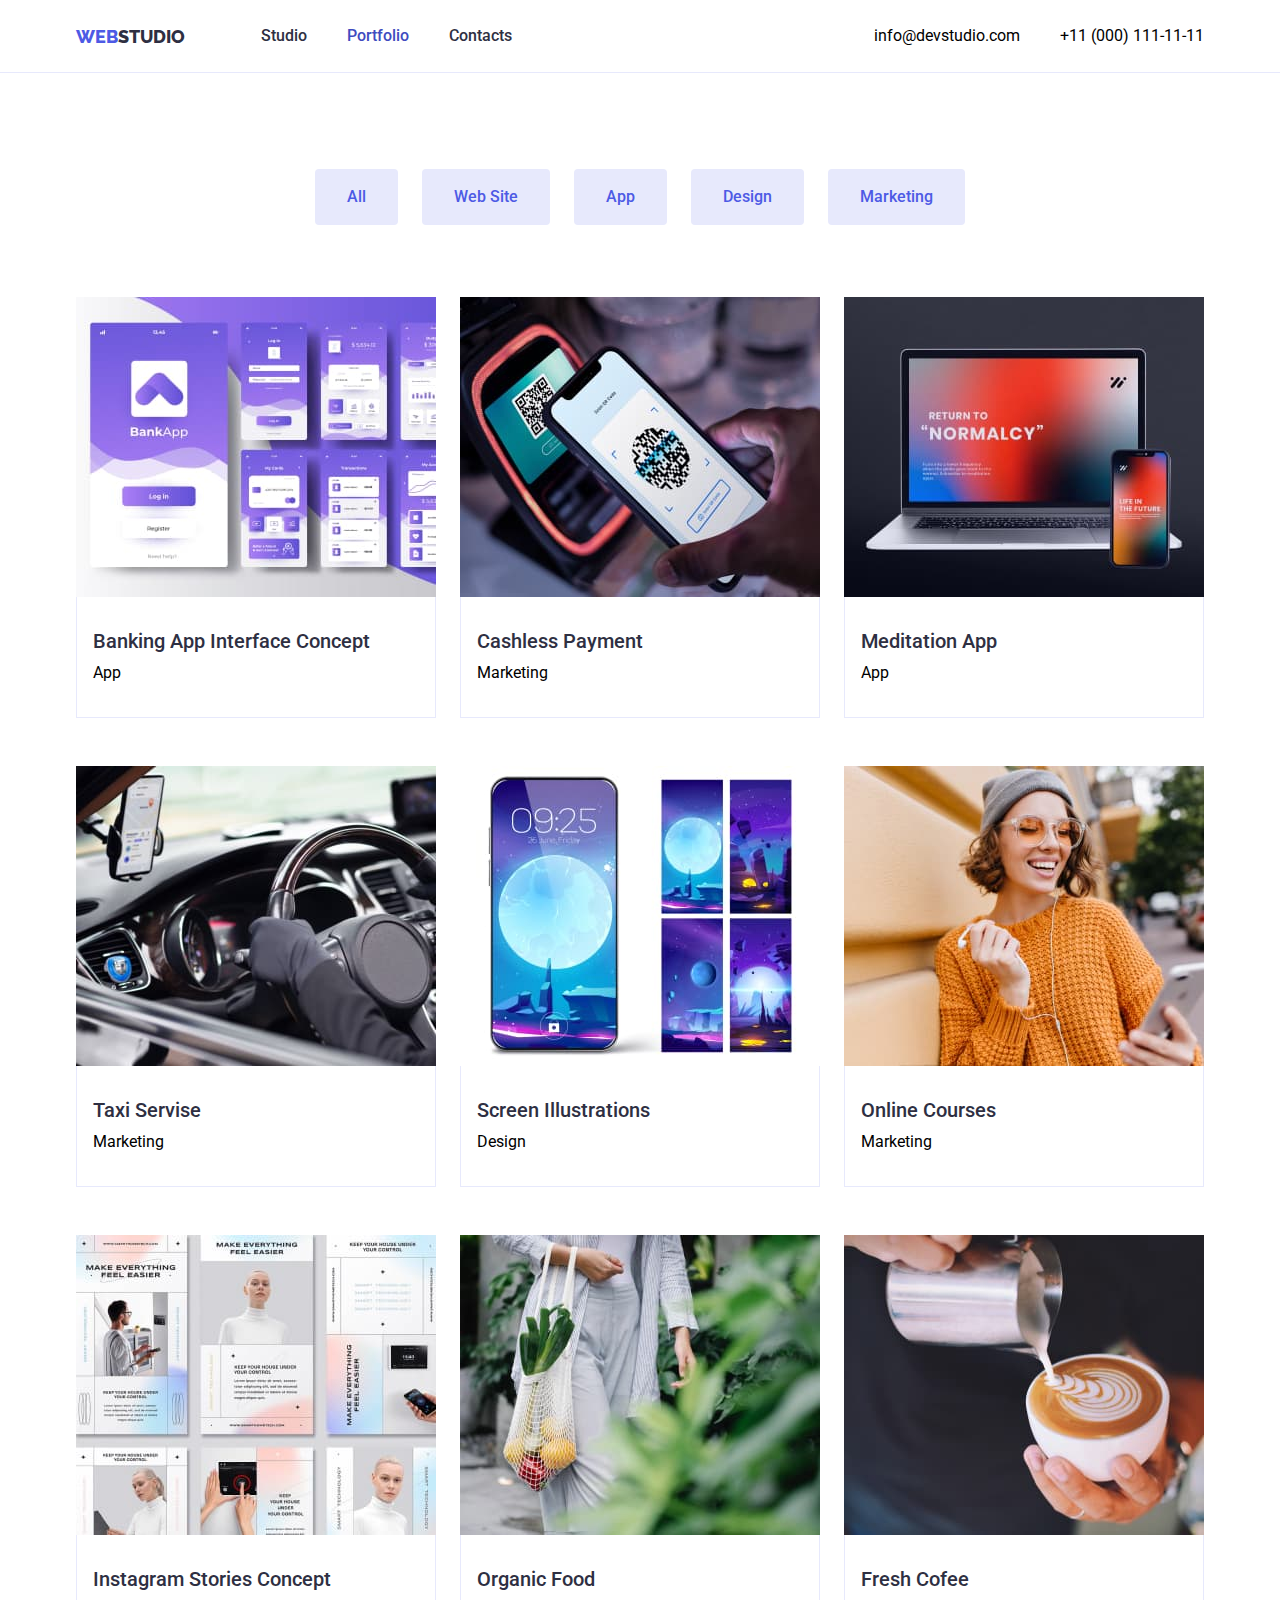
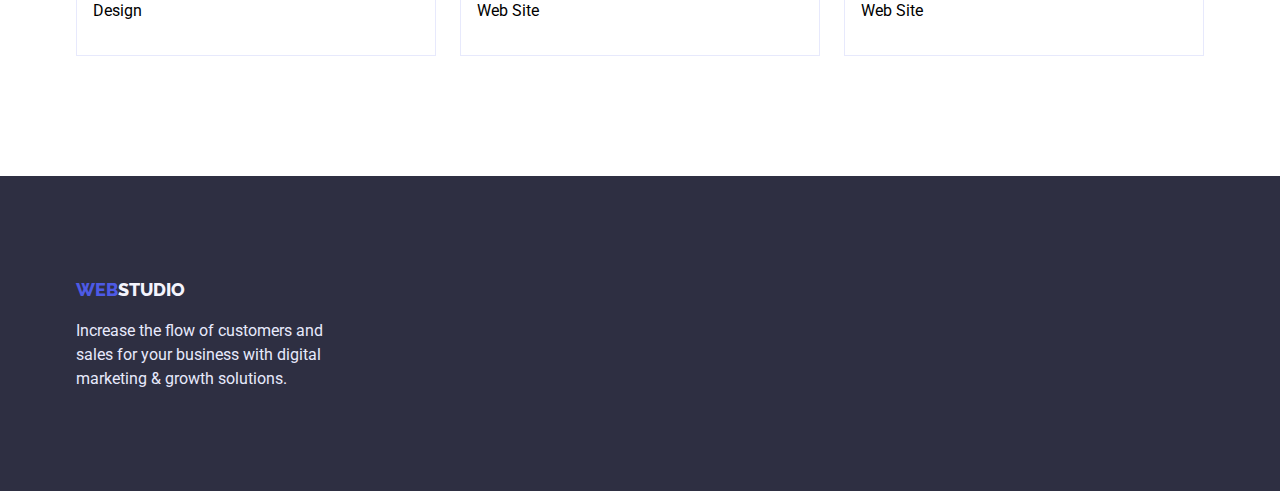
==== portfolio.html @ 9e4bc995 "Initial commit" ====
<!DOCTYPE html>
<html lang="en">
  <head>
    <meta charset="UTF-8" />
    <meta http-equiv="X-UA-Compatible" content="IE=edge" />
    <meta name="viewport" content="width=device-width, initial-scale=1.0" />
    <title>WebStudio</title>
    <link rel="preconnect" href="https://fonts.googleapis.com" />
    <link rel="preconnect" href="https://fonts.gstatic.com" crossorigin />
    <link
      href="https://fonts.googleapis.com/css2?family=Raleway:wght@800&family=Roboto:wght@400;500;700;900&display=swap"
      rel="stylesheet"
    />
    <link
      rel="stylesheet"
      href="https://cdnjs.cloudflare.com/ajax/libs/modern-normalize/1.1.0/modern-normalize.min.css"
    />
    <link rel="stylesheet" href="./css/styles.css" />
  </head>
  <body>
    <header class="header">
      <div class="container">
      <div class="main-header"
        <nav>
          <!-- logo -->
          <a href="./index.html" class="logo">
            <span class="logo-part">Web</span>Studio
          </a>

          <!-- site nav -->
          <ul class="site-nav">
            <li class="item">
              <a class="link" href="./index.html">Studio</a>
            </li>
            <li class="item">
              <a class="link current" href="./portfolio.html">Portfolio</a>
            </li>
            <li class="item"><a class="link" href="">Contacts</a></li>
          </ul>
        </nav>

        <!-- auth nav -->
        <address class="auth">
          <ul class="auth-nav">
            <li class="item">
              <a class="link" href="mailto:info@devstudio.com"
                >info@devstudio.com</a
              >
            </li>
            <li class="item">
              <a class="link" href="tel:+110001111111">+11 (000) 111-11-11</a>
            </li>
          </ul>
        </address>
      </div>
      </div>
    </header>


    <main>
  
        <section class="section-examples">
        <div class="container">
          <h1 class="title visually-hidden">Our project</h1>

          <!-- filters -->

          <ul class="filters-list">
            <li class="filters-item">
              <button type="button" class="button secondary">All</button>
            </li>
            <li class="filters-item">
              <button type="button" class="button secondary">Web Site</button>
            </li>
            <li class="filters-item">
              <button type="button" class="button secondary">App</button>
            </li>
            <li class="filters-item">
              <button type="button" class="button secondary">Design</button>
            </li>
            <li class="filters-item">
              <button type="button" class="button secondary">Marketing</button>
            </li>
          </ul>

          <!-- examples -->

          <h2 class="title visually-hidden">examples</h2>
          <ul class="examples-list">
            <li class="examples-item">
              <a class="link" href="">
                <img
                  class="photo"
                  src="./images/banking.jpg"
                  alt="banking"
                  width="360"
                  height="300"/>
              <div class="content">
                <h3 class="name">Banking App Interface Concept</h3>
                <p class="text">App</p>
              </div>  
              </a>
            </li>
            <li class="examples-item">
              <a class="link" href="">
                <img
                  class="photo"
                  src="./images/payment.jpg"
                  alt="payment"
                  width="360"
                  height="300"/>
                <div class="content">
                <h3 class="name">Cashless Payment</h3>
                <p class="text">Marketing</p>
                </div>  
              </a>
            </li>
            <li class="examples-item">
              <a class="link" href="">
                <img
                  class="photo"
                  src="./images/app.jpg"
                  alt="app"
                  width="360"
                  height="300"/>
                <div class="content">
                <h3 class="name">Meditation App</h3>
                <p class="text">App</p>
                </div>
              </a>
            </li>
            <li class="examples-item">
              <a class="link" href="">
                <img
                  class="photo"
                  src="./images/taxi.jpg"
                  alt="taxi"
                  width="360"
                  height="300"/>
                <div class="content"> 
                <h3 class="name">Taxi Servise</h3>
                <p class="text">Marketing</p>
                </div> 
              </a>
            </li>
            <li class="examples-item">
              <a class="link" href="">
                <img
                  class="photo"
                  src="./images/screen.jpg"
                  alt="screen"
                  width="360"
                  height="300"/>
                <div class="content">
                  <h3 class="name">Screen Illustrations</h3>
                <p class="text">Design</p>
                </div>
              </a>
            </li>
            <li class="examples-item">
              <a class="link" href="">
                <img
                  class="photo"
                  src="./images/courses.jpg"
                  alt="courses"
                  width="360"
                  height="300"/>
                <div class="content"> 
                <h3 class="name">Online Courses</h3>
                <p class="text">Marketing</p>
                </div> 
              </a>
            </li>
            <li class="examples-item">
              <a class="link" href="">
                <img
                  class="photo"
                  src="./images/instagram.jpg"
                  alt="instagram"
                  width="360"
                  height="300"/>
                <div class="content"> 
                <h3 class="name">Instagram Stories Concept</h3>
                <p class="text">Design</p>
                </div> 
              </a>
            </li>
            <li class="examples-item">
              <a class="link" href="">
                <img
                  class="photo"
                  src="./images/food.jpg"
                  alt="food"
                  width="360"
                  height="300"/>
                <div class="content">  
                <h3 class="name">Organic Food</h3>
                <p>Web Site</p>
                </div>
              </a>
            </li>
            <li class="examples-item">
              <a class="link" href="">
                <img
                  class="photo"
                  src="./images/cofee.jpg"
                  alt="cofee"
                  width="360"
                  height="300"/>
                <div class="content"> 
                <h3 class="name">Fresh Cofee</h3>
                <p class="text">Web Site</p>
                </div> 
              </a>
            </li>
          </ul>
        </div>
        </section>
      
    </main>

    <footer class="footer">
      <div class="container">
        <a href="./index.html" class="logo">
          <span class="logo-part">Web</span>Studio
        </a>
        <p class="text">
          Increase the flow of customers and sales for your business with
          digital marketing &#38; growth solutions.
        </p>
      </div>
    </footer>
  </body>
</html>
---- css/styles.css ----
/* color */
:root {
    --primary-brand: #4D5AE5;
    --pressed-state: #404BBF;
    --dark: #2E2F42;
    --text: #434455 
    --subtle-text: #8E8F99;
    --accent: #E7E9FC;
    --light: #F4F4FD;
    --overlay: rgba(46, 47, 66, 0.4);
    --primary-white: #FFFFFF;}



h1, h2, h3, h4, h5, h6, p {margin: 0;}

img {
    display: block;
    width: 100%;}

.container {
    width: 1158px;
    padding-left: 15px;
    padding-right: 15px;        
    margin: 0 auto;} 


ul {
    list-style: none;
    padding: 0;
    margin: 0;}

a {
    text-decoration: none;
    font-style: normal;}
    
.visually-hidden {
    position: absolute;
    top: -150%;
    z-index: -100;
    width: 0;
    height: 0;
    opacity: 0;
    visibility: hidden;
    user-select: none;
    pointer-events: none;
    cursor: none;
    margin: 0;
    padding: 0;
    overflow: hidden;
    border: none;
    outline: none;
    white-space: nowrap;}

body{font-family: 'Roboto', sans-serif;
    font-style: normal;
    font-weight: 400;
    font-size: 16px;
    line-height: 1.5;
    color: var(--text);}    


 /* header */
 .header {
    border-bottom: 1px solid var(--accent);}

.main-header {
    display: flex;
    align-items: center;}

    /* logo */
    .logo {
        font-family: Raleway, sans-serif;
        font-weight: 800;
        font-size: 18px;
        line-height: 1.5;
        color: var(--dark);
        text-transform: uppercase;}

    .logo-part {color: var(--primary-brand);}

    /* site nav */
    .site-nav {
        display: flex;
        margin-left: 76px;
        gap: 40px;}

    .site-nav .link {
        display: block;
        padding: 24px 0;
        font-weight: 500;
        color: var(--dark);}

    .site-nav .link:hover, .site-nav .link:focus, .site-nav .link:active {color: var(--pressed-state);}

    .site-nav .link.current {color: var(--pressed-state);}

    /* auth nav */
    .auth {margin-left: auto;}
    .auth-nav {
        display: flex;
        gap: 40px;}

    .auth-nav .link {
    display: block;
    padding: 24px 0;
    color: var(--text);}
    .auth-nav .link:hover,
    .auth-nav .link:focus,
    .auth-nav .link:active {
    color: var(--pressed-state);}

/* Main */
    /* Hero */
    .hero {background-color: var(--dark);
    text-align: center;
    padding-top: 188px;
    padding-bottom: 188px;}

    .hero .title {
        margin-bottom: 48px;
        margin-left: auto;
        margin-right: auto;
        width: 494px;

        font-weight: 700;
        font-size: 56px;
        line-height: 1.07;
        text-align: center;
        color:var(--primary-white);}
    
    .button {
        display: inline-block;
        border: none;
        border-radius: 4px;
        padding: 16px 32px;
        font-family: inherit; background: var(--light); color: var(--primary-brand); cursor: pointer; font-weight: 500;font-size: 16px; line-height: 1.5;}

    .button.primary {
        background-color: var(--primary-brand);
        color: var(--primary-white);}

        button.primary:hover, .button.primary:focus, .button.primary:active {background-color: var(--pressed-state);}

    /* h2 */
    .title {
       margin-left: auto;
       margin-right: auto;
        font-weight: 700;
        font-size: 36px;
        line-height: 1.11; color: var(--dark);}

        /* features  */ 
    .section-features {
        padding-top: 120px;
        padding-bottom: 120px;}   
    
    .features{
        display: flex;
        gap: 24px;}   

    .features .item {
        width: 264px;}   

    .features .name {
        margin-bottom: 8px;
        font-weight: 500;
        font-size: 20px;
        line-height: 1.2;
        color: var(--dark);}

/* section project */
    .section-project {
        text-align: center;
        padding-bottom: 120px;}

    .section-project .title{
        margin-bottom: 72px;
    }
    .project {display: flex;
    flex-wrap: wrap;
    gap: 24px;}
    .project-item {flex-basis: calc((100% - 48px) / 3);
    }

    /* team */
    .section-team {
        text-align: center;
        padding-top: 120px;
        padding-bottom: 120px;
        background-color: var(--light);}
    .section-team .title {margin-bottom: 72px;}

    .team {
        display: flex;
        flex-wrap: wrap;
        gap: 24px;}

    .worker {
        flex-basis: calc((100% - 72px) / 4);
        background-color: var(--primary-white);
        box-shadow: 0px 1px 6px rgba(46, 47, 66, 0.08), 0px 1px 1px rgba(46, 47, 66, 0.16), 0px 2px 1px rgba(46, 47, 66, 0.08);
        border-radius: 4px;}

    .team .content{padding: 32px 16px;}

    .team .name {
        margin-bottom: 8px;
        font-weight: 500;
        font-size: 20px;
        line-height: 1.2;
        color: var(--dark);}


/* footer */
.footer {
    background-color: var(--dark);
    padding: 100px 0;}
.footer .logo {
    color: var(--light);}
.footer .text {
    margin-top: 16px;
    width: 264px;
    color: var(--accent);}

/* page portfolio */

.section-examples {
    padding-top: 96px;
    padding-bottom: 120px;}

/* filters */
.filters-list {
    display: flex;
    justify-content: center;  
    margin-bottom: 72px;
    gap: 24px;}

 .button.secondary {
     background-color: var(--accent);
     color: var(--primary-brand);}

 .button.secondary:hover,
 .button.secondary:focus,
 .button.secondary:active {
     background: var(--pressed-state);
     color: var(--primary-white);}

/*examples */
.examples-list {
    display: flex;
    flex-wrap: wrap;
    gap: 48px 24px;}

.examples-item {
    
    flex-basis: calc((100% - 48px) / 3);}



.examples-item .link {
    color: var(--text);}

.examples-item .content {border: 1px solid var(--accent);
    border-top: none;
    padding: 32px 16px;}

.examples-item .name{
    margin-bottom: 8px;
    font-weight: 500;
    font-size: 20px;
    line-height: 1.2;
    color: var(--dark);}
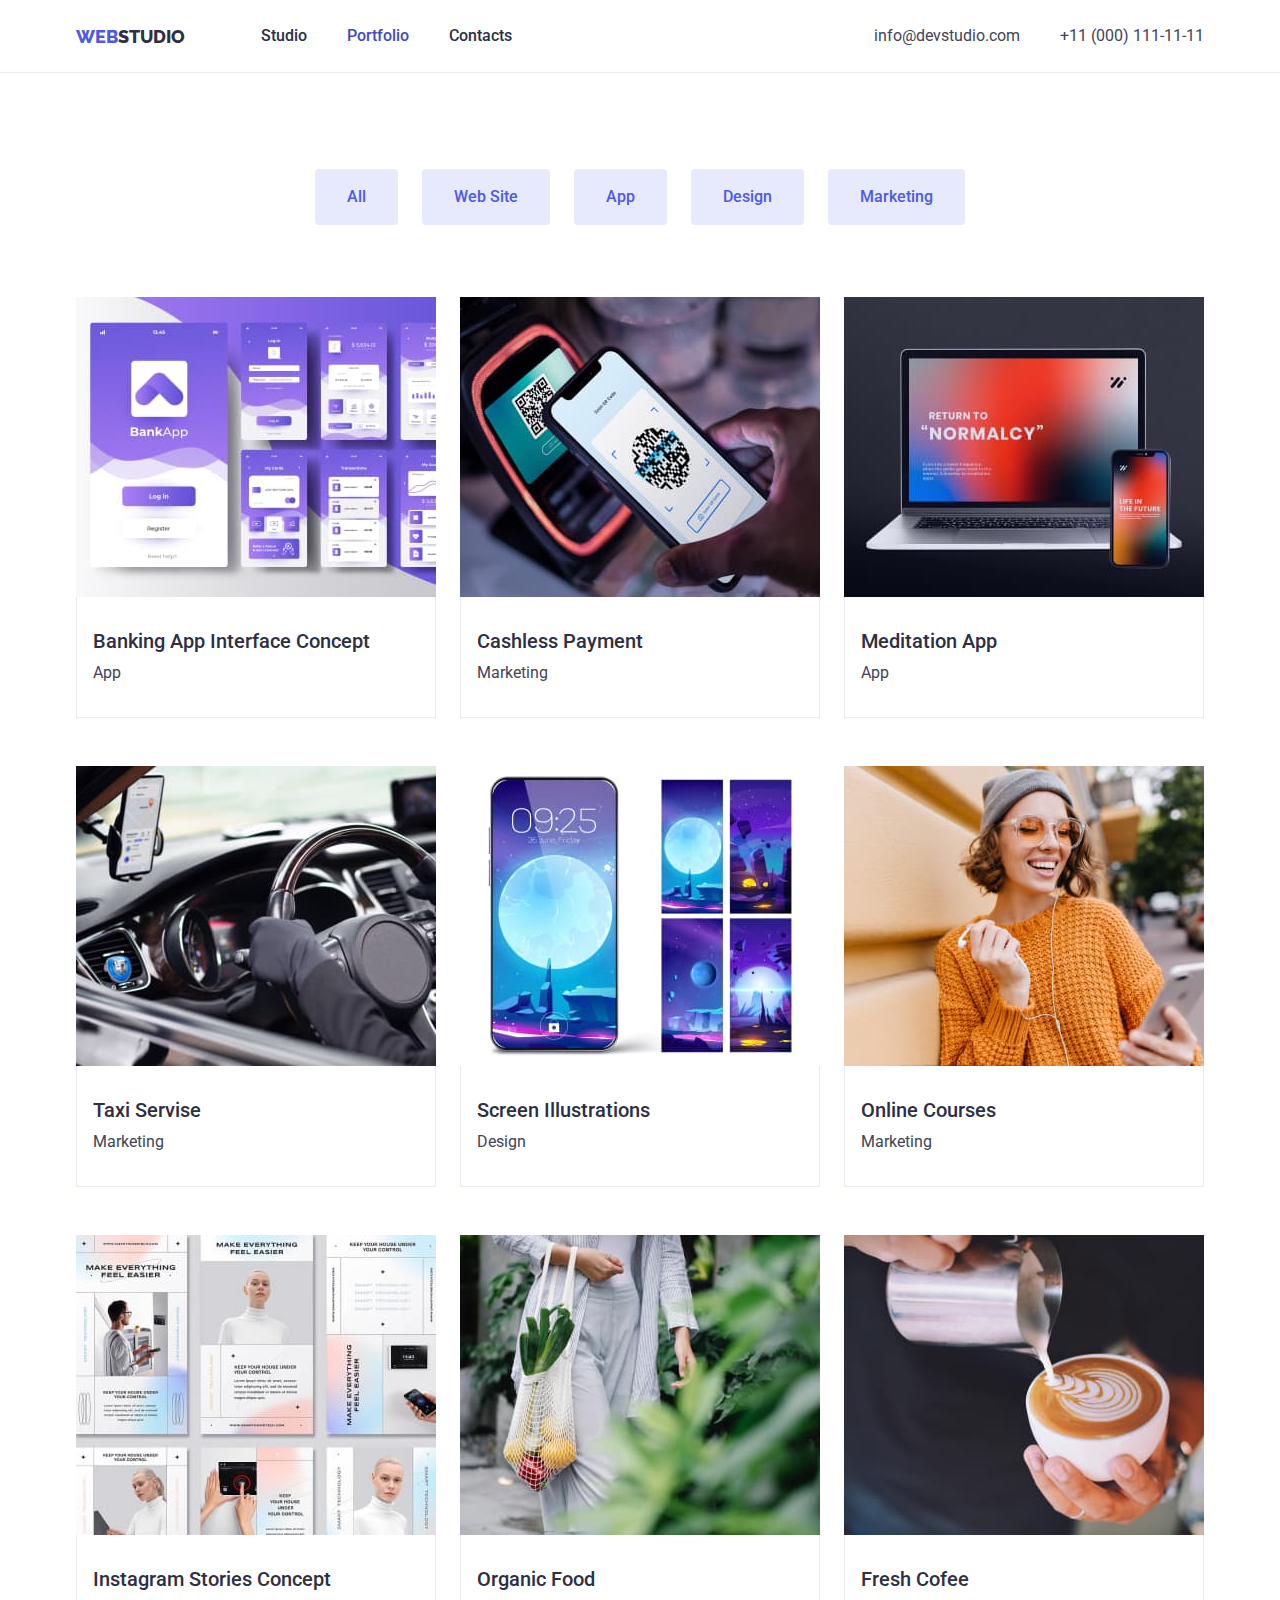
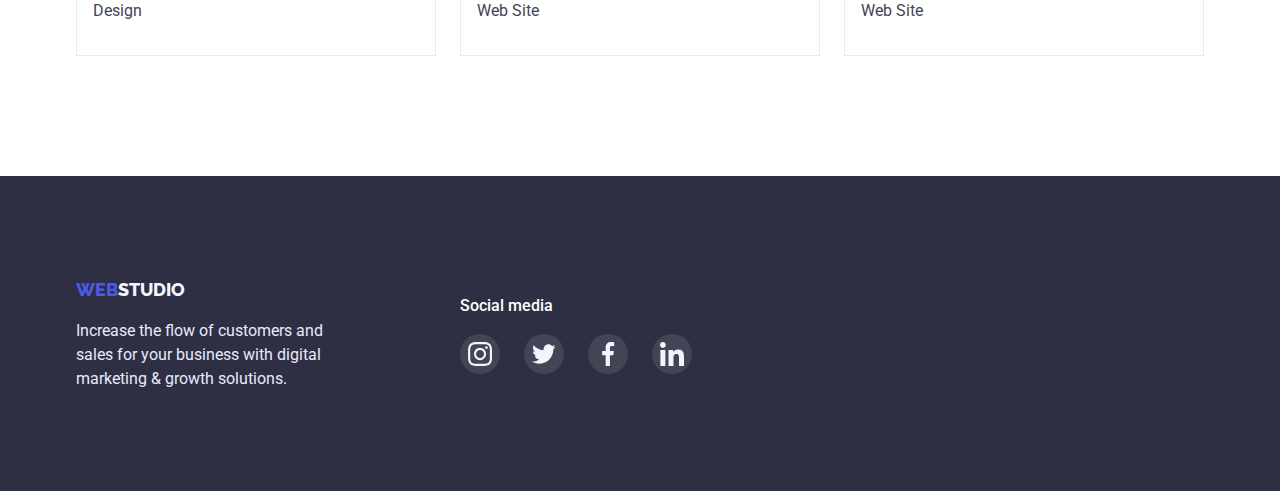
==== commit 6131ffbb: "decorate" ====
--- a/portfolio.html
+++ b/portfolio.html
@@ -221,13 +221,35 @@
 
     <footer class="footer">
       <div class="container">
-        <a href="./index.html" class="logo">
-          <span class="logo-part">Web</span>Studio
-        </a>
-        <p class="text">
-          Increase the flow of customers and sales for your business with
-          digital marketing &#38; growth solutions.
-        </p>
+        <div class="main-footer">
+      <div class="footer-text">
+      <a href="./index.html" class="logo">
+        <span class="logo-part">Web</span>Studio
+      </a>
+      <p class="text">
+        Increase the flow of customers and sales for your business with digital
+        marketing &#38; growth solutions.
+      </p>
+      </div>  
+
+      <div class="footer-social">
+      <p class="social-title">Social media </p>
+         <ul class="footer-social-list list">
+              <li class="social-item item"><a href="" class="footer-social-link link"> <svg class="social-icon" width="24px" height="24px">
+                <use href="./images/symbol-defs.svg#icon-instagram"></use>
+              </svg></a></li>
+              <li class="social-item item"><a href="" class="footer-social-link link"> <svg class="social-icon" width="24px" height="24px">
+                <use href="./images/symbol-defs.svg#icon-twitter"></use>
+              </svg></a></li>
+              <li class="social-item item"><a href="" class="footer-social-link link"> <svg class="social-icon" width="24px" height="24px">
+                <use href="./images/symbol-defs.svg#icon-facebook"></use>
+              </svg></a></li>
+              <li class="social-item item"><a href="" class="footer-social-link link"> <svg class="social-icon" width="24px" height="24px">
+                <use href="./images/symbol-defs.svg#icon-linkedin"></use>
+              </svg></a></li>
+            </ul>  
+      </div>
+      </div>
       </div>
     </footer>
   </body>
--- a/css/styles.css
+++ b/css/styles.css
@@ -4,12 +4,14 @@
     --primary-brand: #4D5AE5;
     --pressed-state: #404BBF;
     --dark: #2E2F42;
-    --text: #434455 
-    --subtle-text: #8E8F99;
+    --text: #434455; 
+    --subtle: #8E8F99;
     --accent: #E7E9FC;
     --light: #F4F4FD;
     --overlay: rgba(46, 47, 66, 0.4);
-    --primary-white: #FFFFFF;}
+    --primary-white: #FFFFFF;
+    --success: #31D0AA;
+}
 
 
 
@@ -113,10 +115,16 @@
 
 /* Main */
     /* Hero */
-    .hero {background-color: var(--dark);
+    .hero {
+    background-color: var(--dark);
     text-align: center;
     padding-top: 188px;
-    padding-bottom: 188px;}
+    padding-bottom: 188px;
+
+    background-image: linear-gradient(rgba(46, 47, 66, 0.7), rgba(46, 47, 66, 0.7)), url(../images/office.jpg);
+    background-repeat: no-repeat;
+    background-position: center;}
+    
 
     .hero .title {
         margin-bottom: 48px;
@@ -141,7 +149,8 @@
         background-color: var(--primary-brand);
         color: var(--primary-white);}
 
-        button.primary:hover, .button.primary:focus, .button.primary:active {background-color: var(--pressed-state);}
+        button.primary:hover, .button.primary:focus, .button.primary:active {background-color: var(--pressed-state);
+        box-shadow: 0px 3px 1px rgba(0, 0, 0, 0.1), 0px 2px 1px rgba(0, 0, 0, 0.08), 0px 2px 2px rgba(0, 0, 0, 0.12);}
 
     /* h2 */
     .title {
@@ -161,7 +170,15 @@
         gap: 24px;}   
 
     .features .item {
-        width: 264px;}   
+        width: 264px;}  
+
+    .features-background {
+        background-color: var(--light);
+        padding: 24px 100px;}
+        
+    .features-icon {
+        width: 64px;
+        height: 64px;}
 
     .features .name {
         margin-bottom: 8px;
@@ -212,11 +229,80 @@
         line-height: 1.2;
         color: var(--dark);}
 
+    .team .position {
+        margin-bottom: 8px;}
+
+    .social-list {
+        display: flex;
+        gap:24px;
+        justify-content: center;}
+    
+    .social-item {
+        
+        width: 40px;
+        height: 40px;}
+    
+    .social-link {
+        display: flex;
+        justify-content: center;
+        align-items: center;
+        width: 100%;
+        height: 100%;
+        background-color: var(--primary-brand);
+        border-radius: 50%;
+    }
+    .social-icon {fill: var(--light);}
+
+    .social-link:is(:hover, :focus){background-color: var(--pressed-state);}
+
+/* Customer */
+.section-customer {
+    text-align: center;
+    padding-top: 130px;
+    padding-bottom: 120px;}
+
+.section-customer .title {
+    margin-bottom: 72px;}
+
+.customer-list {
+        display: flex;
+        flex-wrap: wrap;
+        gap: 24px;}
+
+
+.customer-link {
+    display: flex;
+    align-items: center;
+    width: 100%;
+    height: 100%;
+    border: 1px solid var(--subtle);
+    border-radius: 4px;
+    padding: 16px 30px;
+    color: var(--subtle) ;}
+
+.customer-link:is(:hover, :focus) {border-color: var(--pressed-state);
+color: var(--pressed-state);}
+
+.customer-icon {fill: currentColor;}
+
+.customer-item {
+    flex-basis: calc((100% - 120px) / 6);}
+
+.customer-icon {
+    width: 104px;
+    height: 56px;}
+
+
 
 /* footer */
 .footer {
     background-color: var(--dark);
     padding: 100px 0;}
+
+.main-footer {display: flex;
+    align-items: center;
+    gap: 120px;} 
+
 .footer .logo {
     color: var(--light);}
 .footer .text {
@@ -224,6 +310,29 @@
     width: 264px;
     color: var(--accent);}
 
+.social-title {
+    margin-bottom: 16px;
+    font-weight: 500;
+    line-height: 1.5;
+    color: var(--primary-white);}    
+
+        .footer-social-list {
+            display: flex;
+            gap: 24px;
+            justify-content: center; }
+
+.footer-social-link {
+    display: flex;
+    justify-content: center;
+    align-items: center;
+    width: 100%;
+    height: 100%;
+    border-radius: 50%;
+    background-color: rgba(255, 255, 255, 0.1);}
+
+.footer-social-link:is(:hover, :focus) {
+    background-color: var(--success);}
+
 /* page portfolio */
 
 .section-examples {
@@ -261,6 +370,10 @@
 
 .examples-item .link {
     color: var(--text);}
+
+.examples-item .link:is(:hover, :focus) {
+    box-shadow: 0px 1px 6px rgba(46, 47, 66, 0.08);
+}
 
 .examples-item .content {border: 1px solid var(--accent);
     border-top: none;
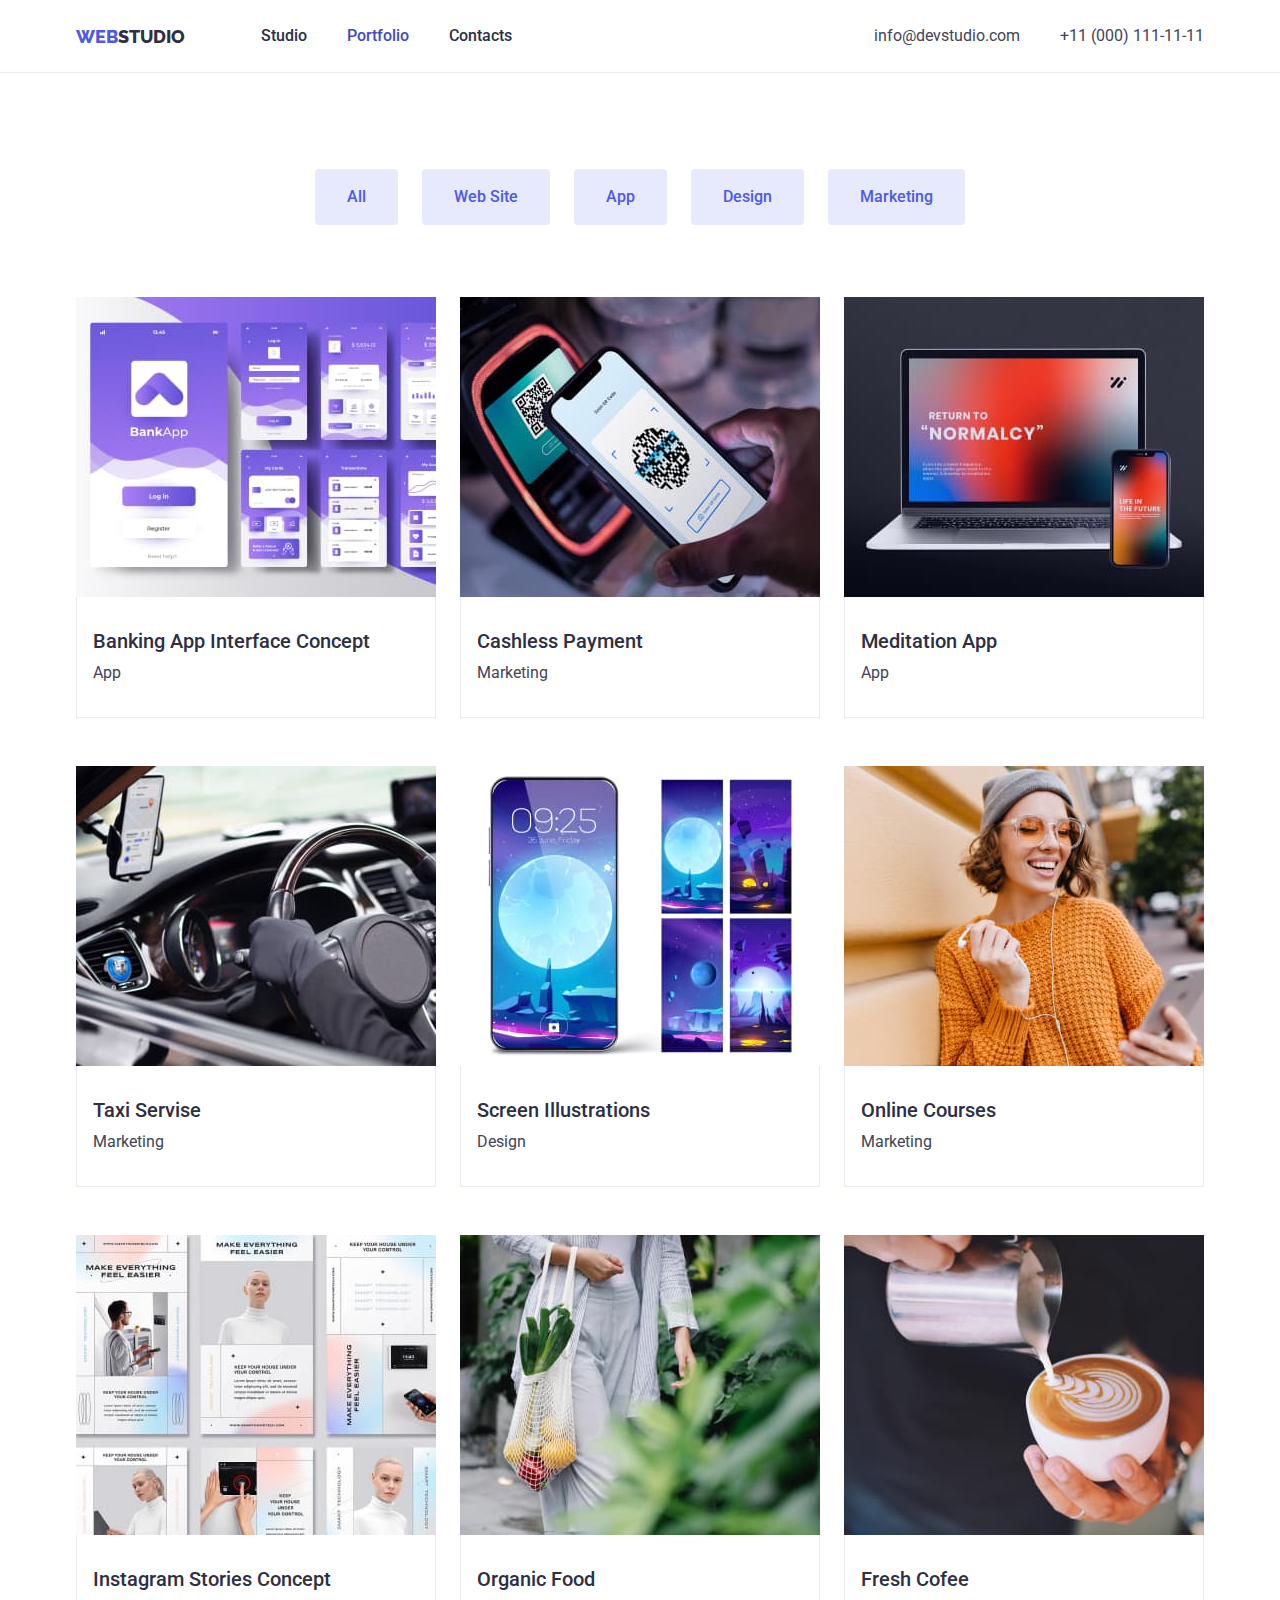
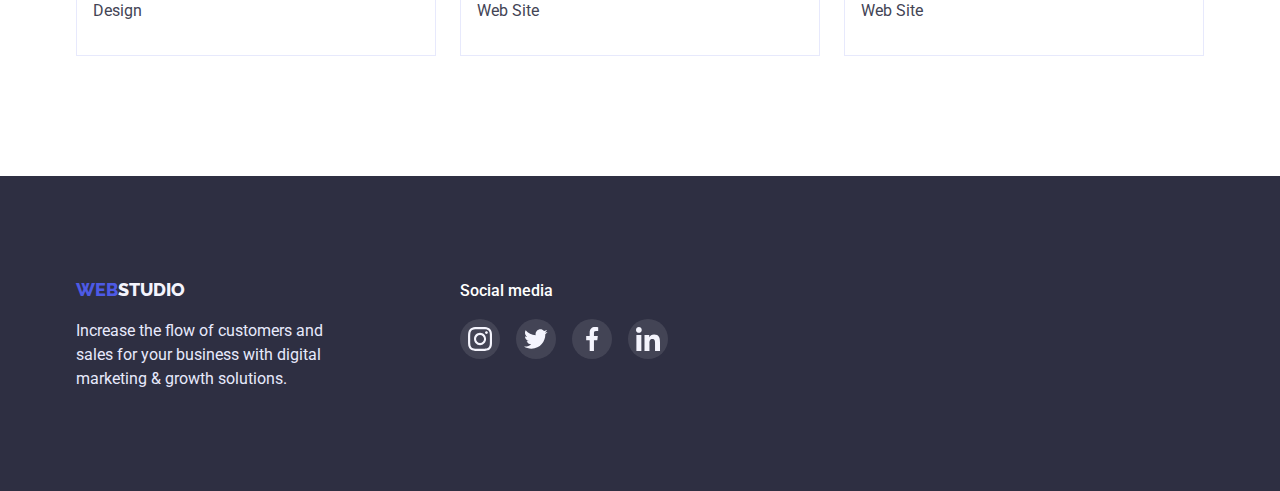
==== commit 0a0fa8d4: "fix" ====
--- a/portfolio.html
+++ b/portfolio.html
@@ -200,7 +200,7 @@
               </a>
             </li>
             <li class="examples-item">
-              <a class="link" href="">
+              <a class="examples-link link" href="">
                 <img
                   class="photo"
                   src="./images/cofee.jpg"
--- a/css/styles.css
+++ b/css/styles.css
@@ -120,10 +120,13 @@
     text-align: center;
     padding-top: 188px;
     padding-bottom: 188px;
+    width: 1440px;
+    flex-grow: 1;
 
     background-image: linear-gradient(rgba(46, 47, 66, 0.7), rgba(46, 47, 66, 0.7)), url(../images/office.jpg);
     background-repeat: no-repeat;
-    background-position: center;}
+    background-position: center;
+    background-size: cover;}
     
 
     .hero .title {
@@ -173,8 +176,14 @@
         width: 264px;}  
 
     .features-background {
+        display: flex;
+        justify-content: center;
+        align-items: center;
+        width: 264px;
+        height: 112px;
         background-color: var(--light);
-        padding: 24px 100px;}
+        border-radius: 4px;
+        margin-bottom: 8px;}
         
     .features-icon {
         width: 64px;
@@ -272,12 +281,13 @@
 
 .customer-link {
     display: flex;
+    justify-content: center;
     align-items: center;
-    width: 100%;
-    height: 100%;
+    width: 168px;
+    height: 88px;
     border: 1px solid var(--subtle);
     border-radius: 4px;
-    padding: 16px 30px;
+
     color: var(--subtle) ;}
 
 .customer-link:is(:hover, :focus) {border-color: var(--pressed-state);
@@ -300,7 +310,7 @@
     padding: 100px 0;}
 
 .main-footer {display: flex;
-    align-items: center;
+    align-items: baseline;
     gap: 120px;} 
 
 .footer .logo {
@@ -318,7 +328,7 @@
 
         .footer-social-list {
             display: flex;
-            gap: 24px;
+            gap: 16px;
             justify-content: center; }
 
 .footer-social-link {
@@ -354,7 +364,8 @@
  .button.secondary:focus,
  .button.secondary:active {
      background: var(--pressed-state);
-     color: var(--primary-white);}
+     color: var(--primary-white);
+    box-shadow: 0px 3px 1px rgba(0, 0, 0, 0.1), 0px 2px 1px rgba(0, 0, 0, 0.08), 0px 2px 2px rgba(0, 0, 0, 0.12);}
 
 /*examples */
 .examples-list {
@@ -370,14 +381,14 @@
 
 .examples-item .link {
     color: var(--text);}
-
-.examples-item .link:is(:hover, :focus) {
-    box-shadow: 0px 1px 6px rgba(46, 47, 66, 0.08);
-}
 
 .examples-item .content {border: 1px solid var(--accent);
     border-top: none;
     padding: 32px 16px;}
+
+.examples-item .content:is(:hover, :focus) {
+    box-shadow: 0px 1px 6px rgba(46, 47, 66, 0.08);
+}
 
 .examples-item .name{
     margin-bottom: 8px;
